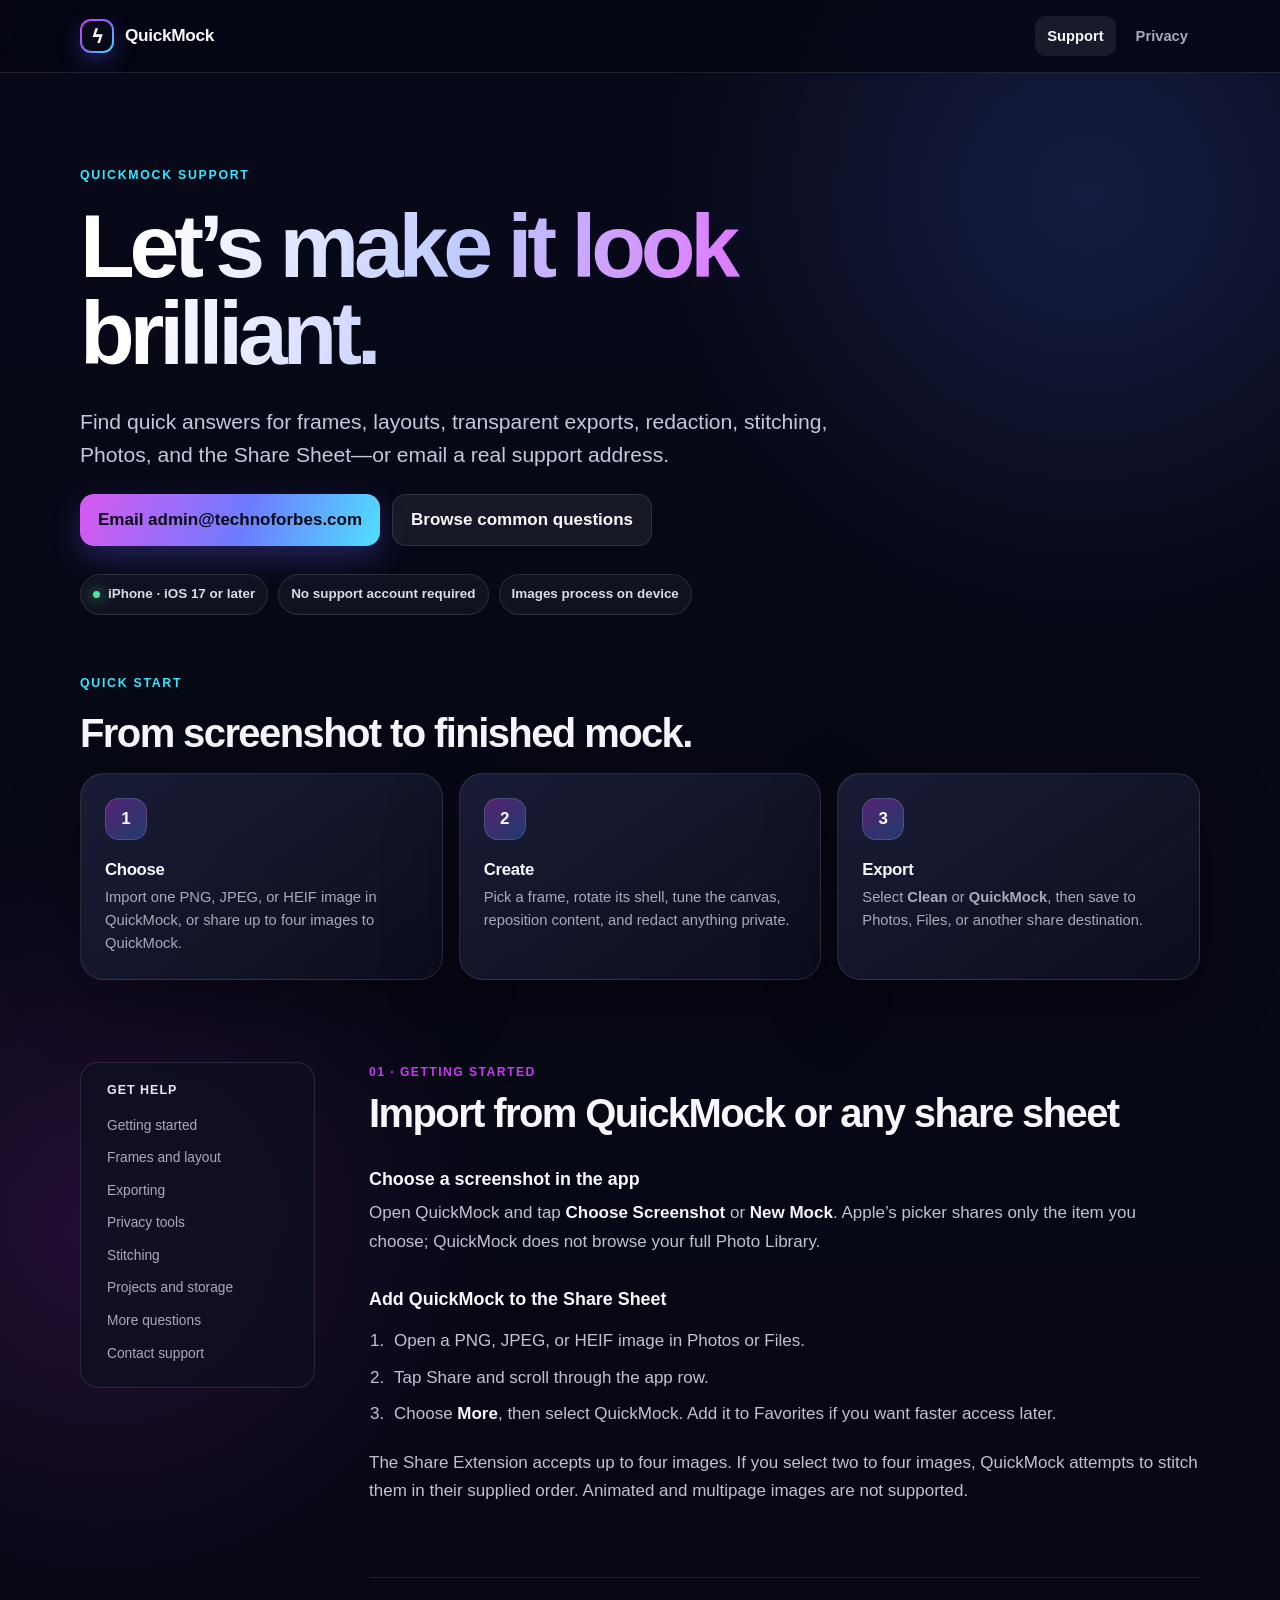
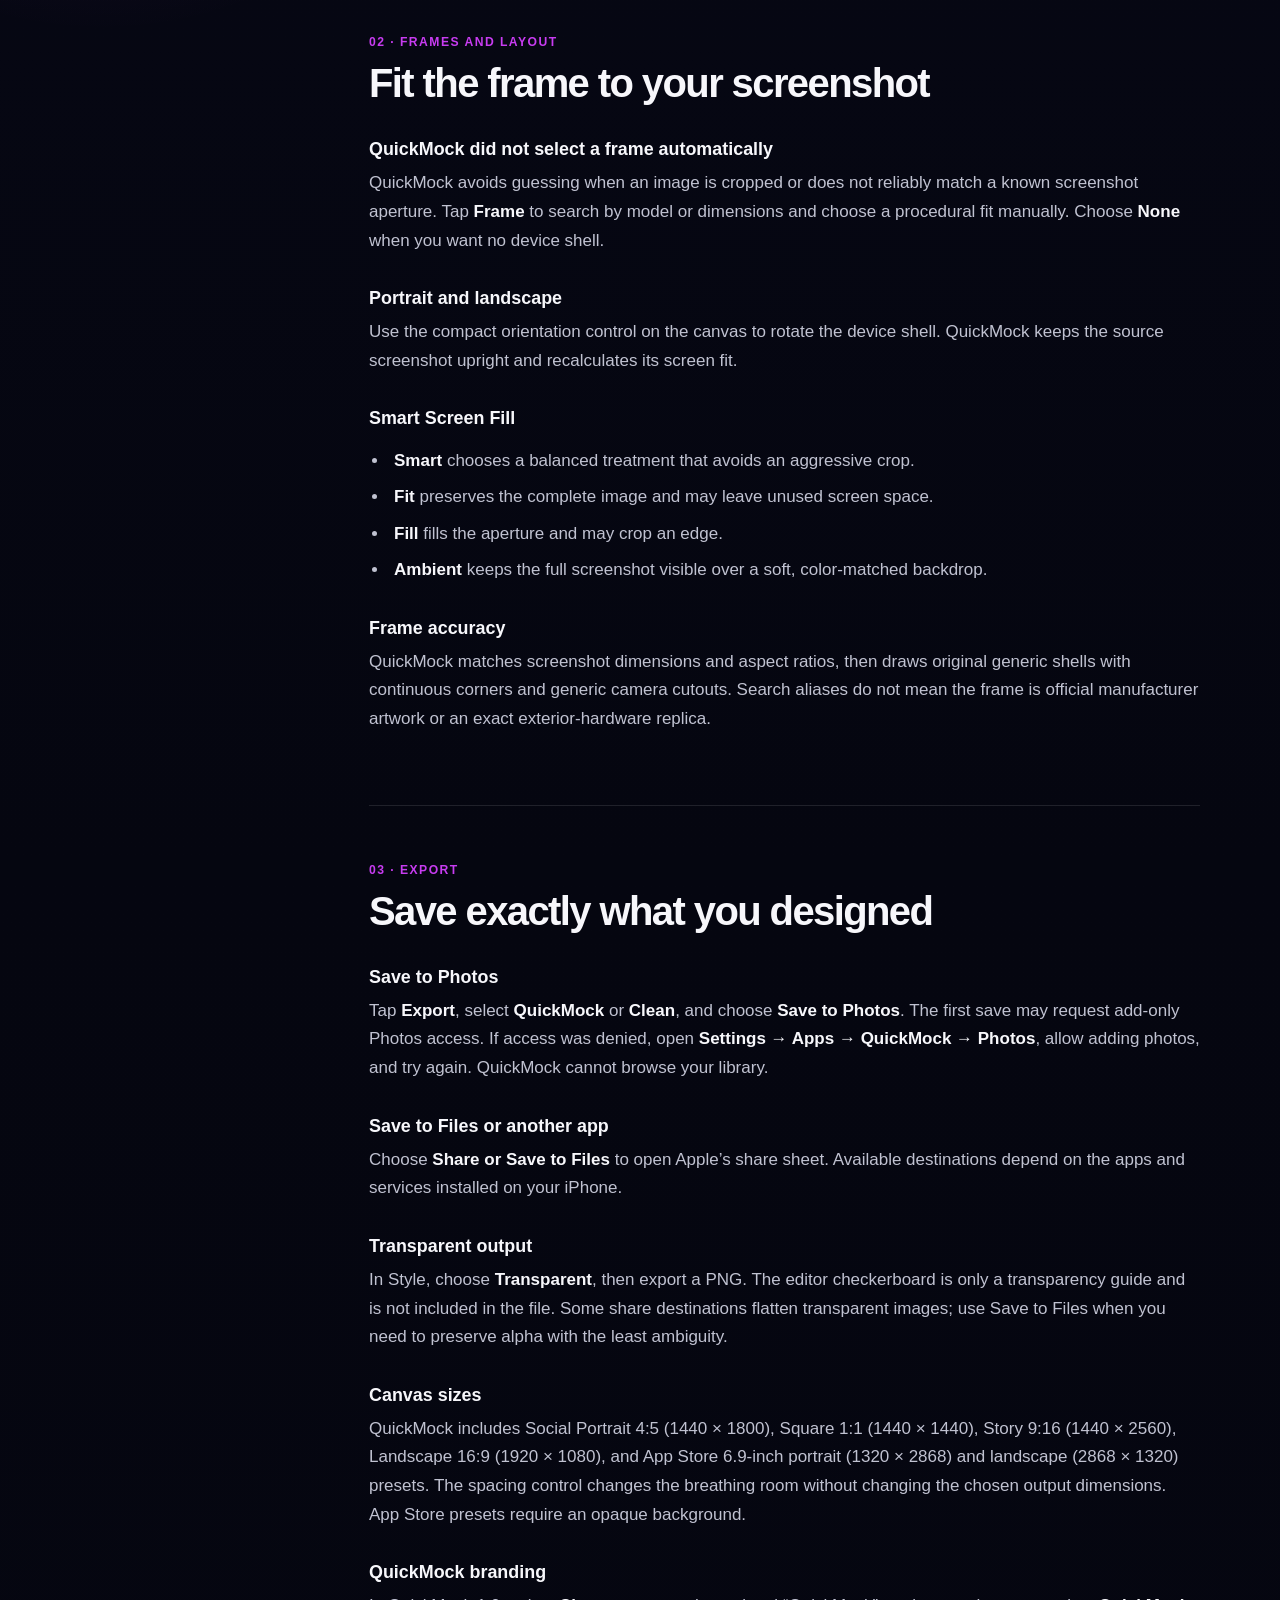
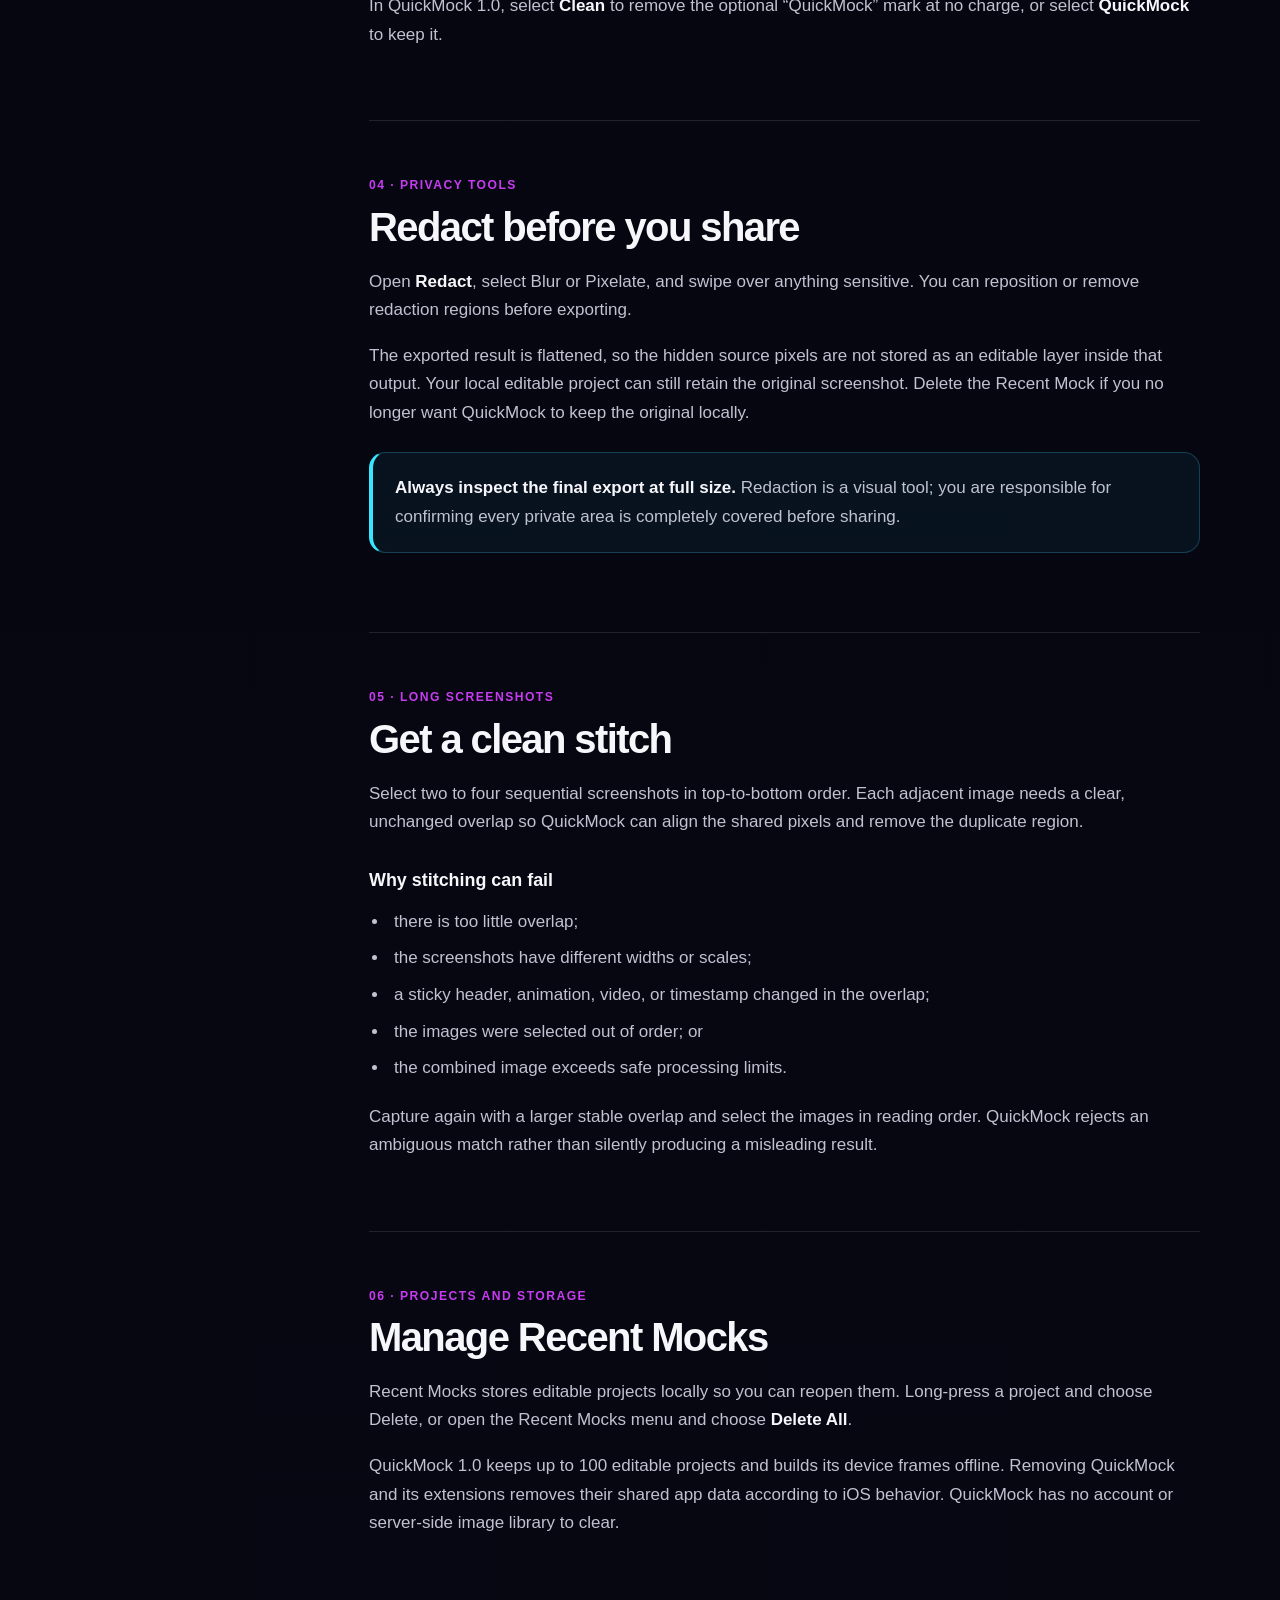
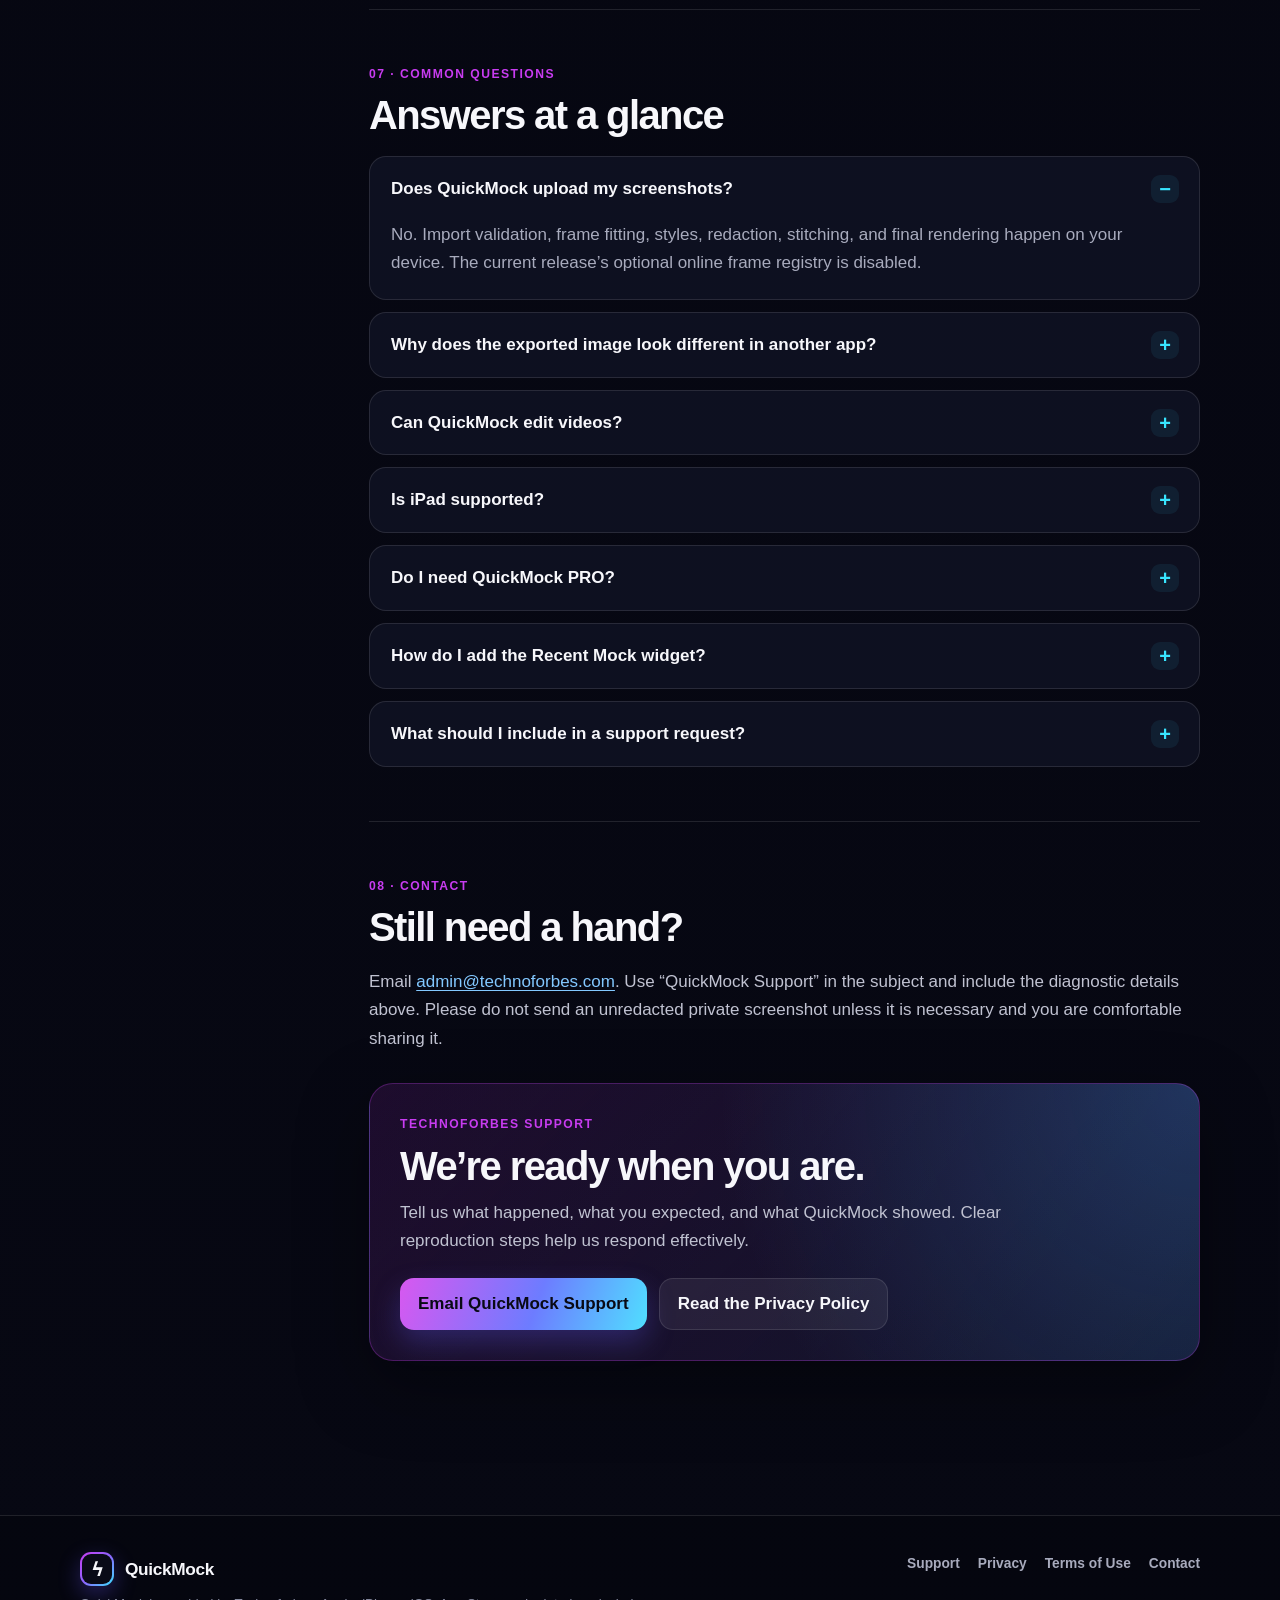
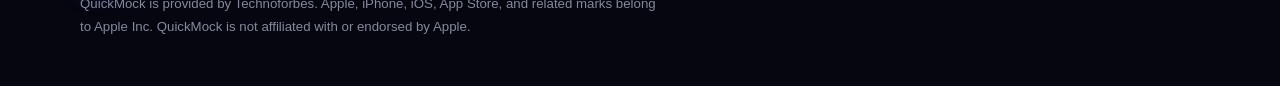
==== index.html @ 55b3e814 "Support" ====
<!doctype html>
<html lang="en">
<head>
  <meta charset="utf-8">
  <meta name="viewport" content="width=device-width, initial-scale=1">
  <meta name="theme-color" content="#050610">
  <meta name="robots" content="index, follow">
  <meta name="description" content="QuickMock Support: help with screenshot frames, transparent backgrounds, redaction, stitching, App Store presets, Photos, and the iOS Share Sheet.">
  <meta property="og:type" content="website">
  <meta property="og:title" content="QuickMock Support">
  <meta property="og:description" content="Get help creating, framing, redacting, stitching, and exporting screenshots with QuickMock.">
  <meta property="og:url" content="https://anupambharti.github.io/QuickMock_Support/">
  <meta name="twitter:card" content="summary">
  <link rel="canonical" href="https://anupambharti.github.io/QuickMock_Support/">
  <link rel="stylesheet" href="quickmock-site.css">
  <title>Support — QuickMock</title>
</head>
<body>
  <a class="skip-link" href="#main-content">Skip to support</a>

  <header class="site-header">
    <div class="shell nav-wrap">
      <a class="brand" href="https://anupambharti.github.io/QuickMock_Support/" aria-label="QuickMock Support home">
        <span class="brand-mark" aria-hidden="true">ϟ</span>
        <span>QuickMock</span>
      </a>
      <nav class="site-nav" aria-label="Legal and support">
        <a href="https://anupambharti.github.io/QuickMock_Support/" aria-current="page">Support</a>
        <a href="https://anupambharti.github.io/QuickMock_PrivacyPolicy/">Privacy</a>
      </nav>
    </div>
  </header>

  <main id="main-content">
    <div class="shell">
      <section class="hero" aria-labelledby="page-title">
        <p class="eyebrow">QuickMock Support</p>
        <h1 id="page-title" class="gradient-text">Let’s make it look brilliant.</h1>
        <p class="lead">Find quick answers for frames, layouts, transparent exports, redaction, stitching, Photos, and the Share Sheet—or email a real support address.</p>
        <div class="button-row">
          <a class="button" href="mailto:admin@technoforbes.com?subject=QuickMock%20Support">Email admin@technoforbes.com</a>
          <a class="button secondary" href="#questions">Browse common questions</a>
        </div>
        <div class="hero-meta" aria-label="Support details">
          <span class="pill"><span class="pill-dot" aria-hidden="true"></span>iPhone · iOS 17 or later</span>
          <span class="pill">No support account required</span>
          <span class="pill">Images process on device</span>
        </div>
      </section>

      <section aria-labelledby="quick-start-title">
        <p class="eyebrow">Quick start</p>
        <h2 id="quick-start-title" class="section-heading">From screenshot to finished mock.</h2>
        <div class="steps">
          <article class="step-card">
            <div class="step-number" aria-hidden="true">1</div>
            <h3>Choose</h3>
            <p>Import one PNG, JPEG, or HEIF image in QuickMock, or share up to four images to QuickMock.</p>
          </article>
          <article class="step-card">
            <div class="step-number" aria-hidden="true">2</div>
            <h3>Create</h3>
            <p>Pick a frame, rotate its shell, tune the canvas, reposition content, and redact anything private.</p>
          </article>
          <article class="step-card">
            <div class="step-number" aria-hidden="true">3</div>
            <h3>Export</h3>
            <p>Select <strong>Clean</strong> or <strong>QuickMock</strong>, then save to Photos, Files, or another share destination.</p>
          </article>
        </div>
      </section>

      <div class="content-layout">
        <aside class="toc" aria-label="Support contents">
          <strong>Get help</strong>
          <a href="#getting-started">Getting started</a>
          <a href="#frames">Frames and layout</a>
          <a href="#exporting">Exporting</a>
          <a href="#privacy-tools">Privacy tools</a>
          <a href="#stitching">Stitching</a>
          <a href="#data">Projects and storage</a>
          <a href="#questions">More questions</a>
          <a href="#contact">Contact support</a>
        </aside>

        <article class="document">
          <section id="getting-started">
            <span class="section-kicker">01 · Getting started</span>
            <h2>Import from QuickMock or any share sheet</h2>
            <h3>Choose a screenshot in the app</h3>
            <p>Open QuickMock and tap <strong>Choose Screenshot</strong> or <strong>New Mock</strong>. Apple’s picker shares only the item you choose; QuickMock does not browse your full Photo Library.</p>
            <h3>Add QuickMock to the Share Sheet</h3>
            <ol>
              <li>Open a PNG, JPEG, or HEIF image in Photos or Files.</li>
              <li>Tap Share and scroll through the app row.</li>
              <li>Choose <strong>More</strong>, then select QuickMock. Add it to Favorites if you want faster access later.</li>
            </ol>
            <p>The Share Extension accepts up to four images. If you select two to four images, QuickMock attempts to stitch them in their supplied order. Animated and multipage images are not supported.</p>
          </section>

          <section id="frames">
            <span class="section-kicker">02 · Frames and layout</span>
            <h2>Fit the frame to your screenshot</h2>
            <h3>QuickMock did not select a frame automatically</h3>
            <p>QuickMock avoids guessing when an image is cropped or does not reliably match a known screenshot aperture. Tap <strong>Frame</strong> to search by model or dimensions and choose a procedural fit manually. Choose <strong>None</strong> when you want no device shell.</p>
            <h3>Portrait and landscape</h3>
            <p>Use the compact orientation control on the canvas to rotate the device shell. QuickMock keeps the source screenshot upright and recalculates its screen fit.</p>
            <h3>Smart Screen Fill</h3>
            <ul>
              <li><strong>Smart</strong> chooses a balanced treatment that avoids an aggressive crop.</li>
              <li><strong>Fit</strong> preserves the complete image and may leave unused screen space.</li>
              <li><strong>Fill</strong> fills the aperture and may crop an edge.</li>
              <li><strong>Ambient</strong> keeps the full screenshot visible over a soft, color-matched backdrop.</li>
            </ul>
            <h3>Frame accuracy</h3>
            <p>QuickMock matches screenshot dimensions and aspect ratios, then draws original generic shells with continuous corners and generic camera cutouts. Search aliases do not mean the frame is official manufacturer artwork or an exact exterior-hardware replica.</p>
          </section>

          <section id="exporting">
            <span class="section-kicker">03 · Export</span>
            <h2>Save exactly what you designed</h2>
            <h3>Save to Photos</h3>
            <p>Tap <strong>Export</strong>, select <strong>QuickMock</strong> or <strong>Clean</strong>, and choose <strong>Save to Photos</strong>. The first save may request add-only Photos access. If access was denied, open <strong>Settings → Apps → QuickMock → Photos</strong>, allow adding photos, and try again. QuickMock cannot browse your library.</p>
            <h3>Save to Files or another app</h3>
            <p>Choose <strong>Share or Save to Files</strong> to open Apple’s share sheet. Available destinations depend on the apps and services installed on your iPhone.</p>
            <h3>Transparent output</h3>
            <p>In Style, choose <strong>Transparent</strong>, then export a PNG. The editor checkerboard is only a transparency guide and is not included in the file. Some share destinations flatten transparent images; use Save to Files when you need to preserve alpha with the least ambiguity.</p>
            <h3>Canvas sizes</h3>
            <p>QuickMock includes Social Portrait 4:5 (1440 × 1800), Square 1:1 (1440 × 1440), Story 9:16 (1440 × 2560), Landscape 16:9 (1920 × 1080), and App Store 6.9-inch portrait (1320 × 2868) and landscape (2868 × 1320) presets. The spacing control changes the breathing room without changing the chosen output dimensions. App Store presets require an opaque background.</p>
            <h3>QuickMock branding</h3>
            <p>In QuickMock 1.0, select <strong>Clean</strong> to remove the optional “QuickMock” mark at no charge, or select <strong>QuickMock</strong> to keep it.</p>
          </section>

          <section id="privacy-tools">
            <span class="section-kicker">04 · Privacy tools</span>
            <h2>Redact before you share</h2>
            <p>Open <strong>Redact</strong>, select Blur or Pixelate, and swipe over anything sensitive. You can reposition or remove redaction regions before exporting.</p>
            <p>The exported result is flattened, so the hidden source pixels are not stored as an editable layer inside that output. Your local editable project can still retain the original screenshot. Delete the Recent Mock if you no longer want QuickMock to keep the original locally.</p>
            <div class="callout">
              <p><strong>Always inspect the final export at full size.</strong> Redaction is a visual tool; you are responsible for confirming every private area is completely covered before sharing.</p>
            </div>
          </section>

          <section id="stitching">
            <span class="section-kicker">05 · Long screenshots</span>
            <h2>Get a clean stitch</h2>
            <p>Select two to four sequential screenshots in top-to-bottom order. Each adjacent image needs a clear, unchanged overlap so QuickMock can align the shared pixels and remove the duplicate region.</p>
            <h3>Why stitching can fail</h3>
            <ul>
              <li>there is too little overlap;</li>
              <li>the screenshots have different widths or scales;</li>
              <li>a sticky header, animation, video, or timestamp changed in the overlap;</li>
              <li>the images were selected out of order; or</li>
              <li>the combined image exceeds safe processing limits.</li>
            </ul>
            <p>Capture again with a larger stable overlap and select the images in reading order. QuickMock rejects an ambiguous match rather than silently producing a misleading result.</p>
          </section>

          <section id="data">
            <span class="section-kicker">06 · Projects and storage</span>
            <h2>Manage Recent Mocks</h2>
            <p>Recent Mocks stores editable projects locally so you can reopen them. Long-press a project and choose Delete, or open the Recent Mocks menu and choose <strong>Delete All</strong>.</p>
            <p>QuickMock 1.0 keeps up to 100 editable projects and builds its device frames offline. Removing QuickMock and its extensions removes their shared app data according to iOS behavior. QuickMock has no account or server-side image library to clear.</p>
          </section>

          <section id="questions">
            <span class="section-kicker">07 · Common questions</span>
            <h2>Answers at a glance</h2>
            <div class="faq-list">
              <details open>
                <summary>Does QuickMock upload my screenshots?</summary>
                <div class="answer"><p>No. Import validation, frame fitting, styles, redaction, stitching, and final rendering happen on your device. The current release’s optional online frame registry is disabled.</p></div>
              </details>
              <details>
                <summary>Why does the exported image look different in another app?</summary>
                <div class="answer"><p>Some destinations compress images, change color presentation, resize them, or flatten transparency. Compare the file saved to Photos or Files with the destination’s copy, and use Files when preserving an exact PNG is important.</p></div>
              </details>
              <details>
                <summary>Can QuickMock edit videos?</summary>
                <div class="answer"><p>No. This release supports still PNG, JPEG, and HEIF image workflows. Video, animated, and multipage export are not currently supported.</p></div>
              </details>
              <details>
                <summary>Is iPad supported?</summary>
                <div class="answer"><p>The current app is optimized and distributed for iPhone. Tablet and Watch options in the frame picker are mockup-frame categories, not a statement that the QuickMock app itself runs on those devices.</p></div>
              </details>
              <details>
                <summary>Do I need QuickMock PRO?</summary>
                <div class="answer"><p>No. In QuickMock 1.0, all tools, backgrounds, stitching, shadow controls, clean exports, and optional-brand removal are included free. A later update may introduce a different access model; the app and public pages will be updated before that happens.</p></div>
              </details>
              <details>
                <summary>How do I add the Recent Mock widget?</summary>
                <div class="answer"><p>Long-press an empty area of your Home Screen, tap the add button, search for QuickMock, and add the Recent Mock widget. It shows only the latest flattened preview and opens that mock in the editor.</p></div>
              </details>
              <details>
                <summary>What should I include in a support request?</summary>
                <div class="answer">
                  <p>Please include your iPhone model, iOS version, QuickMock version and build, whether you started in the app or Share Sheet, the steps you took, and the exact message shown. If an image is necessary, crop or redact private information first.</p>
                </div>
              </details>
            </div>
          </section>

          <section id="contact">
            <span class="section-kicker">08 · Contact</span>
            <h2>Still need a hand?</h2>
            <p>Email <a href="mailto:admin@technoforbes.com?subject=QuickMock%20Support">admin@technoforbes.com</a>. Use “QuickMock Support” in the subject and include the diagnostic details above. Please do not send an unredacted private screenshot unless it is necessary and you are comfortable sharing it.</p>
            <div class="contact-panel">
              <span class="section-kicker">Technoforbes support</span>
              <h2>We’re ready when you are.</h2>
              <p>Tell us what happened, what you expected, and what QuickMock showed. Clear reproduction steps help us respond effectively.</p>
              <div class="button-row">
                <a class="button" href="mailto:admin@technoforbes.com?subject=QuickMock%20Support">Email QuickMock Support</a>
                <a class="button secondary" href="https://anupambharti.github.io/QuickMock_PrivacyPolicy/">Read the Privacy Policy</a>
              </div>
            </div>
          </section>
        </article>
      </div>
    </div>
  </main>

  <footer class="site-footer">
    <div class="shell footer-wrap">
      <div>
        <a class="brand" href="https://anupambharti.github.io/QuickMock_Support/"><span class="brand-mark" aria-hidden="true">ϟ</span><span>QuickMock</span></a>
        <p class="footer-copy">QuickMock is provided by Technoforbes. Apple, iPhone, iOS, App Store, and related marks belong to Apple Inc. QuickMock is not affiliated with or endorsed by Apple.</p>
      </div>
      <nav class="footer-links" aria-label="Footer">
        <a href="https://anupambharti.github.io/QuickMock_Support/">Support</a>
        <a href="https://anupambharti.github.io/QuickMock_PrivacyPolicy/">Privacy</a>
        <a href="https://www.apple.com/legal/internet-services/itunes/dev/stdeula/" rel="noopener noreferrer">Terms of Use</a>
        <a href="mailto:admin@technoforbes.com">Contact</a>
      </nav>
    </div>
  </footer>
</body>
</html>
---- quickmock-site.css ----
:root {
  color-scheme: dark;
  --page: #050610;
  --page-soft: #0a0c1b;
  --surface: rgba(18, 20, 39, 0.82);
  --surface-solid: #121427;
  --surface-raised: #191c34;
  --text: #f7f7fb;
  --muted: #a8abbd;
  --line: rgba(255, 255, 255, 0.11);
  --purple: #c83cf1;
  --blue: #479cff;
  --cyan: #38e5ff;
  --green: #4ee6a8;
  --shadow: 0 24px 70px rgba(0, 0, 0, 0.36);
  --radius: 24px;
  --content: 1120px;
}

* {
  box-sizing: border-box;
}

html {
  scroll-behavior: smooth;
  background: var(--page);
}

body {
  min-width: 320px;
  margin: 0;
  color: var(--text);
  background:
    radial-gradient(circle at 85% 3%, rgba(77, 116, 255, 0.18), transparent 27rem),
    radial-gradient(circle at 8% 19%, rgba(199, 54, 240, 0.14), transparent 25rem),
    linear-gradient(180deg, #080918 0%, var(--page) 38%, #070813 100%);
  font-family: -apple-system, BlinkMacSystemFont, "SF Pro Display", "Segoe UI", sans-serif;
  font-size: 17px;
  line-height: 1.68;
  -webkit-font-smoothing: antialiased;
  text-rendering: optimizeLegibility;
}

a {
  color: #83c8ff;
  text-decoration-thickness: 1px;
  text-underline-offset: 0.2em;
}

a:hover {
  color: var(--cyan);
}

a:focus-visible,
button:focus-visible,
summary:focus-visible {
  outline: 3px solid var(--cyan);
  outline-offset: 4px;
  border-radius: 6px;
}

.skip-link {
  position: fixed;
  z-index: 1000;
  top: 12px;
  left: 12px;
  padding: 10px 16px;
  color: #050610;
  background: var(--cyan);
  border-radius: 10px;
  font-weight: 800;
  transform: translateY(-160%);
}

.skip-link:focus {
  transform: translateY(0);
}

.shell {
  width: min(calc(100% - 40px), var(--content));
  margin-inline: auto;
}

.site-header {
  position: sticky;
  z-index: 50;
  top: 0;
  border-bottom: 1px solid var(--line);
  background: rgba(5, 6, 16, 0.78);
  -webkit-backdrop-filter: blur(22px) saturate(140%);
  backdrop-filter: blur(22px) saturate(140%);
}

.nav-wrap {
  min-height: 72px;
  display: flex;
  align-items: center;
  justify-content: space-between;
  gap: 24px;
}

.brand {
  display: inline-flex;
  align-items: center;
  gap: 11px;
  color: var(--text);
  font-size: 1.08rem;
  font-weight: 850;
  letter-spacing: -0.02em;
  text-decoration: none;
}

.brand-mark {
  width: 34px;
  height: 34px;
  display: grid;
  place-items: center;
  border: 2px solid transparent;
  border-radius: 11px;
  background:
    linear-gradient(#090a17, #090a17) padding-box,
    linear-gradient(135deg, var(--purple), #8b68ff 52%, var(--cyan)) border-box;
  box-shadow: 0 8px 22px rgba(102, 83, 255, 0.32);
  font-size: 19px;
}

.site-nav {
  display: flex;
  align-items: center;
  gap: 8px;
}

.site-nav a {
  padding: 8px 12px;
  color: var(--muted);
  border-radius: 10px;
  font-size: 0.92rem;
  font-weight: 700;
  text-decoration: none;
}

.site-nav a:hover,
.site-nav a[aria-current="page"] {
  color: var(--text);
  background: rgba(255, 255, 255, 0.075);
}

.hero {
  padding: 92px 0 58px;
}

.eyebrow {
  margin: 0 0 17px;
  color: var(--cyan);
  font-size: 0.77rem;
  font-weight: 850;
  letter-spacing: 0.14em;
  text-transform: uppercase;
}

h1,
h2,
h3,
p {
  overflow-wrap: break-word;
}

h1 {
  max-width: 920px;
  margin: 0;
  font-size: clamp(2.7rem, 7vw, 5.8rem);
  line-height: 0.98;
  letter-spacing: -0.058em;
}

.gradient-text {
  color: transparent;
  background: linear-gradient(100deg, #ffffff 8%, #bdc9ff 42%, #dd7eff 69%, #56dcff 98%);
  -webkit-background-clip: text;
  background-clip: text;
}

.lead {
  max-width: 760px;
  margin: 28px 0 0;
  color: #c6c8d8;
  font-size: clamp(1.08rem, 2vw, 1.32rem);
  line-height: 1.55;
}

.hero-meta {
  margin-top: 28px;
  display: flex;
  flex-wrap: wrap;
  gap: 10px;
}

.pill {
  display: inline-flex;
  align-items: center;
  gap: 8px;
  padding: 8px 12px;
  color: #d9dbea;
  border: 1px solid var(--line);
  border-radius: 999px;
  background: rgba(255, 255, 255, 0.045);
  font-size: 0.84rem;
  font-weight: 700;
}

.pill-dot {
  width: 7px;
  height: 7px;
  border-radius: 50%;
  background: var(--green);
  box-shadow: 0 0 13px var(--green);
}

.summary-grid,
.steps {
  display: grid;
  grid-template-columns: repeat(3, 1fr);
  gap: 16px;
}

.summary-card,
.step-card {
  min-height: 168px;
  padding: 24px;
  border: 1px solid var(--line);
  border-radius: var(--radius);
  background: linear-gradient(145deg, rgba(28, 31, 58, 0.9), rgba(13, 15, 31, 0.84));
  box-shadow: var(--shadow);
}

.card-icon,
.step-number {
  width: 42px;
  height: 42px;
  display: grid;
  place-items: center;
  margin-bottom: 19px;
  color: var(--text);
  border: 1px solid rgba(255, 255, 255, 0.14);
  border-radius: 14px;
  background: linear-gradient(140deg, rgba(204, 51, 239, 0.34), rgba(57, 144, 255, 0.29));
  font-weight: 900;
}

.summary-card h2,
.step-card h3 {
  margin: 0 0 5px;
  font-size: 1.05rem;
  line-height: 1.3;
  letter-spacing: -0.02em;
}

.summary-card p,
.step-card p {
  margin: 0;
  color: var(--muted);
  font-size: 0.92rem;
  line-height: 1.55;
}

.content-layout {
  display: grid;
  grid-template-columns: 235px minmax(0, 1fr);
  gap: 54px;
  padding: 82px 0 100px;
}

.toc {
  position: sticky;
  top: 104px;
  align-self: start;
  padding: 17px;
  border: 1px solid var(--line);
  border-radius: 18px;
  background: rgba(14, 16, 32, 0.72);
}

.toc strong {
  display: block;
  margin: 0 0 9px 9px;
  color: #e8e9f2;
  font-size: 0.78rem;
  letter-spacing: 0.08em;
  text-transform: uppercase;
}

.toc a {
  display: block;
  padding: 7px 9px;
  color: var(--muted);
  border-radius: 8px;
  font-size: 0.86rem;
  line-height: 1.35;
  text-decoration: none;
}

.toc a:hover {
  color: var(--text);
  background: rgba(255, 255, 255, 0.06);
}

.document {
  min-width: 0;
}

.document section {
  scroll-margin-top: 105px;
  padding: 0 0 54px;
}

.document section + section {
  padding-top: 54px;
  border-top: 1px solid var(--line);
}

.section-kicker {
  display: block;
  margin-bottom: 9px;
  color: var(--purple);
  font-size: 0.76rem;
  font-weight: 850;
  letter-spacing: 0.12em;
  text-transform: uppercase;
}

.document h2,
.section-heading {
  margin: 0 0 18px;
  font-size: clamp(1.75rem, 4vw, 2.5rem);
  line-height: 1.12;
  letter-spacing: -0.04em;
}

.document h3 {
  margin: 31px 0 8px;
  font-size: 1.12rem;
  line-height: 1.35;
}

.document p,
.document li {
  color: #c0c2d1;
}

.document p {
  margin: 0 0 17px;
}

.document ul,
.document ol {
  margin: 16px 0 20px;
  padding-left: 1.25rem;
}

.document li {
  margin: 8px 0;
  padding-left: 5px;
}

.document strong {
  color: var(--text);
}

.callout {
  margin: 25px 0;
  padding: 21px 22px;
  border: 1px solid rgba(67, 220, 255, 0.23);
  border-left: 4px solid var(--cyan);
  border-radius: 16px;
  background: rgba(39, 159, 202, 0.08);
}

.callout p:last-child {
  margin-bottom: 0;
}

.contact-panel {
  margin-top: 30px;
  padding: 30px;
  border: 1px solid rgba(202, 65, 242, 0.27);
  border-radius: var(--radius);
  background:
    radial-gradient(circle at 100% 0, rgba(69, 162, 255, 0.24), transparent 55%),
    linear-gradient(135deg, rgba(196, 50, 238, 0.12), rgba(20, 23, 46, 0.9));
  box-shadow: var(--shadow);
}

.contact-panel h2 {
  margin-bottom: 10px;
}

.contact-panel p {
  max-width: 680px;
}

.button-row {
  display: flex;
  flex-wrap: wrap;
  gap: 12px;
  margin-top: 22px;
}

.button {
  display: inline-flex;
  align-items: center;
  justify-content: center;
  min-height: 48px;
  padding: 11px 18px;
  color: #090a15;
  border-radius: 14px;
  background: linear-gradient(110deg, #d858f0, #6d7cff 55%, #50dfff);
  box-shadow: 0 12px 28px rgba(102, 94, 255, 0.28);
  font-weight: 850;
  text-decoration: none;
}

.button:hover {
  color: #00020a;
  filter: brightness(1.08);
}

.button.secondary {
  color: var(--text);
  border: 1px solid var(--line);
  background: rgba(255, 255, 255, 0.065);
  box-shadow: none;
}

.faq-list {
  display: grid;
  gap: 12px;
}

details {
  border: 1px solid var(--line);
  border-radius: 17px;
  background: rgba(18, 20, 39, 0.7);
  overflow: clip;
}

summary {
  position: relative;
  padding: 20px 54px 20px 21px;
  cursor: pointer;
  color: var(--text);
  font-weight: 780;
  line-height: 1.4;
  list-style: none;
}

summary::-webkit-details-marker {
  display: none;
}

summary::after {
  position: absolute;
  top: 18px;
  right: 20px;
  width: 28px;
  height: 28px;
  display: grid;
  place-items: center;
  content: "+";
  color: var(--cyan);
  border-radius: 9px;
  background: rgba(68, 221, 255, 0.08);
  font-size: 1.25rem;
  line-height: 1;
}

details[open] summary::after {
  content: "−";
}

.answer {
  padding: 0 21px 21px;
}

.answer p,
.answer li {
  color: var(--muted);
}

.answer p:last-child,
.answer ul:last-child,
.answer ol:last-child {
  margin-bottom: 0;
}

.site-footer {
  padding: 36px 0 48px;
  border-top: 1px solid var(--line);
  background: rgba(4, 5, 12, 0.55);
}

.footer-wrap {
  display: flex;
  justify-content: space-between;
  align-items: flex-start;
  gap: 30px;
}

.footer-copy {
  max-width: 580px;
  margin: 7px 0 0;
  color: #85899d;
  font-size: 0.83rem;
}

.footer-links {
  display: flex;
  flex-wrap: wrap;
  justify-content: flex-end;
  gap: 8px 18px;
}

.footer-links a {
  color: var(--muted);
  font-size: 0.86rem;
  font-weight: 700;
  text-decoration: none;
}

@media (max-width: 840px) {
  .hero {
    padding-top: 70px;
  }

  .summary-grid,
  .steps {
    grid-template-columns: 1fr;
  }

  .summary-card,
  .step-card {
    min-height: 0;
  }

  .content-layout {
    grid-template-columns: 1fr;
    gap: 34px;
    padding-top: 58px;
  }

  .toc {
    position: static;
    display: grid;
    grid-template-columns: repeat(2, 1fr);
  }

  .toc strong {
    grid-column: 1 / -1;
  }
}

@media (max-width: 570px) {
  body {
    font-size: 16px;
  }

  .shell {
    width: min(calc(100% - 28px), var(--content));
  }

  .nav-wrap {
    min-height: 66px;
  }

  .site-nav {
    gap: 2px;
  }

  .site-nav a {
    padding: 7px 8px;
    font-size: 0.82rem;
  }

  .brand {
    font-size: 1rem;
  }

  .brand-mark {
    width: 31px;
    height: 31px;
  }

  .hero {
    padding: 55px 0 45px;
  }

  h1 {
    font-size: clamp(2.55rem, 15vw, 4.2rem);
  }

  .summary-card,
  .step-card,
  .contact-panel {
    padding: 21px;
    border-radius: 19px;
  }

  .toc {
    grid-template-columns: 1fr;
  }

  .document section {
    padding-bottom: 42px;
  }

  .document section + section {
    padding-top: 42px;
  }

  .button-row,
  .button {
    width: 100%;
  }

  .footer-wrap {
    display: block;
  }

  .footer-links {
    justify-content: flex-start;
    margin-top: 20px;
  }
}

@media (prefers-reduced-motion: reduce) {
  html {
    scroll-behavior: auto;
  }
}

@media print {
  :root {
    color-scheme: light;
  }

  body {
    color: #17171d;
    background: #fff;
    font-size: 11pt;
  }

  .site-header,
  .toc,
  .summary-grid,
  .site-footer,
  .button-row {
    display: none;
  }

  .hero {
    padding: 20px 0 28px;
  }

  h1,
  .gradient-text,
  .document h2,
  .document h3,
  .document strong {
    color: #111;
  }

  .lead,
  .document p,
  .document li,
  .answer p,
  .answer li {
    color: #333;
  }

  .content-layout {
    display: block;
    padding: 0;
  }

  .document section,
  .document section + section {
    padding: 22px 0;
    border-color: #ccc;
  }

  details {
    border-color: #ccc;
    background: #fff;
    break-inside: avoid;
  }

  details > .answer {
    display: block;
  }
}
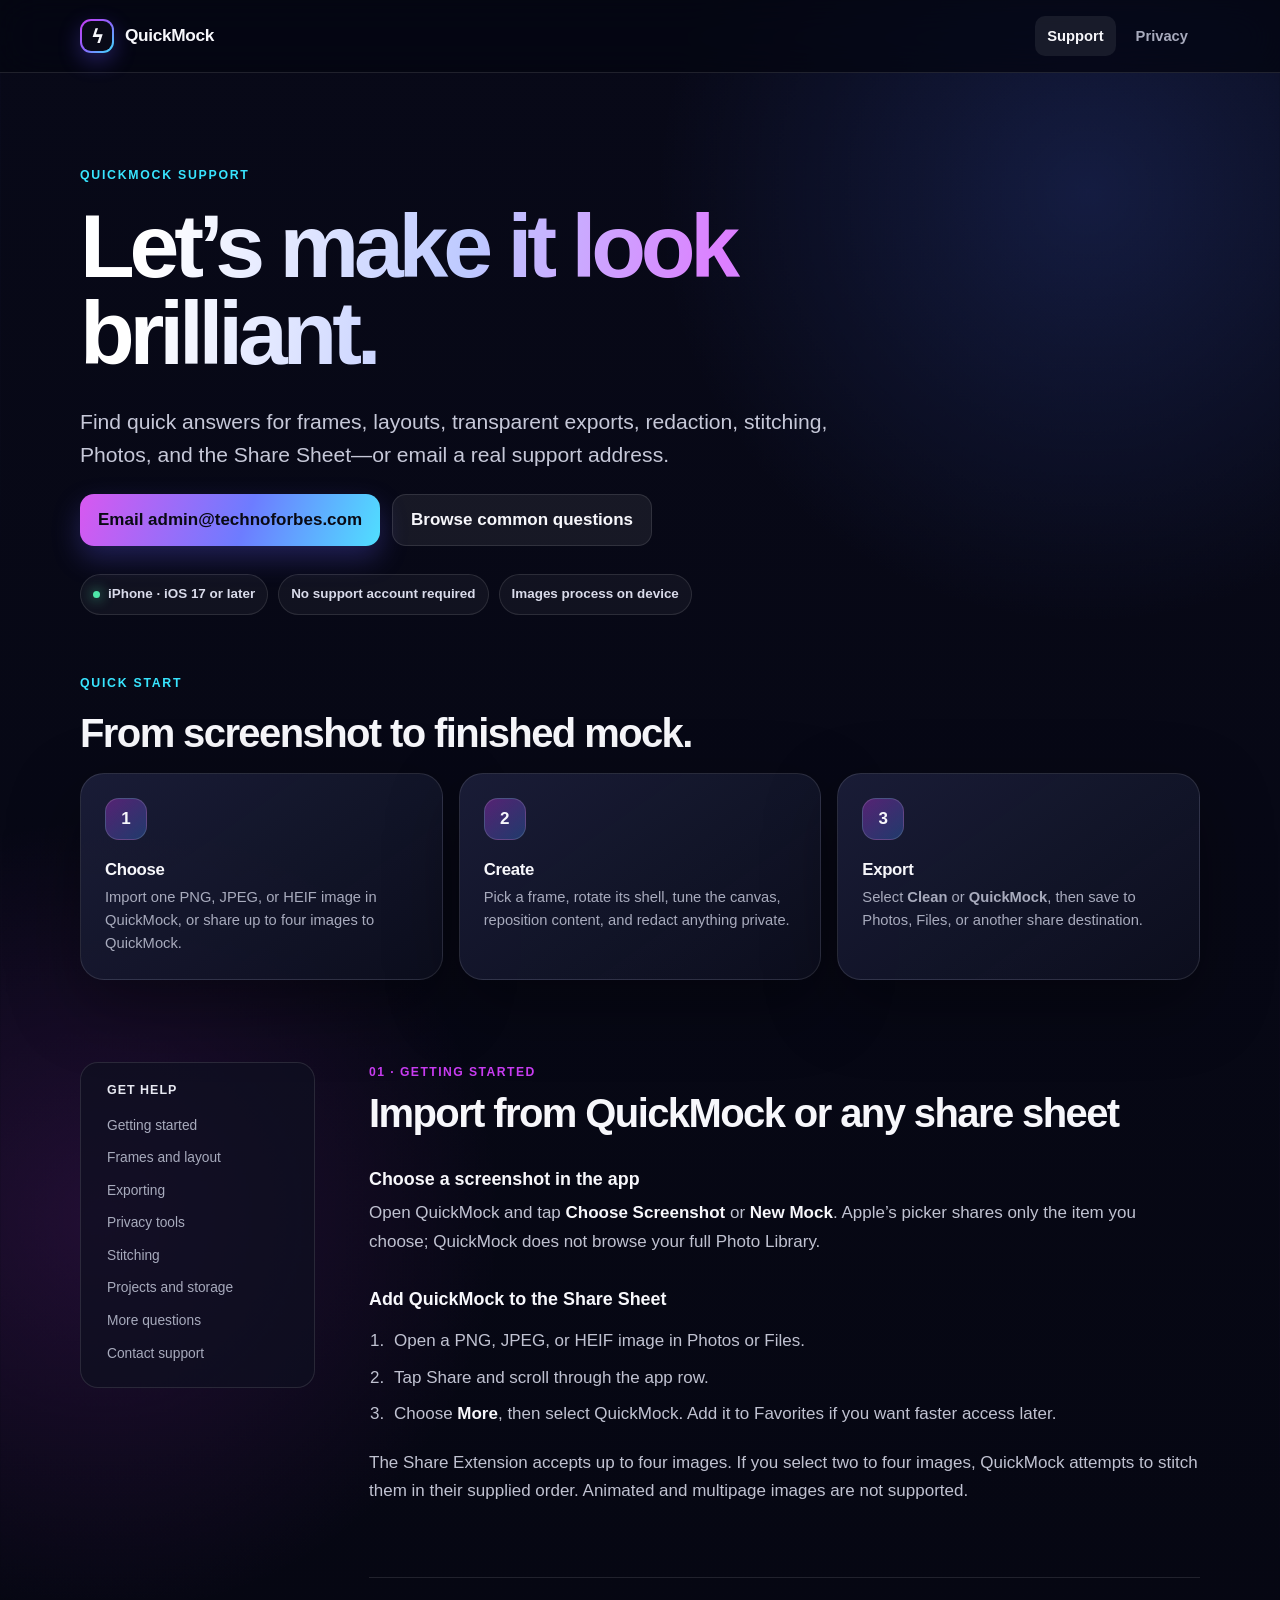
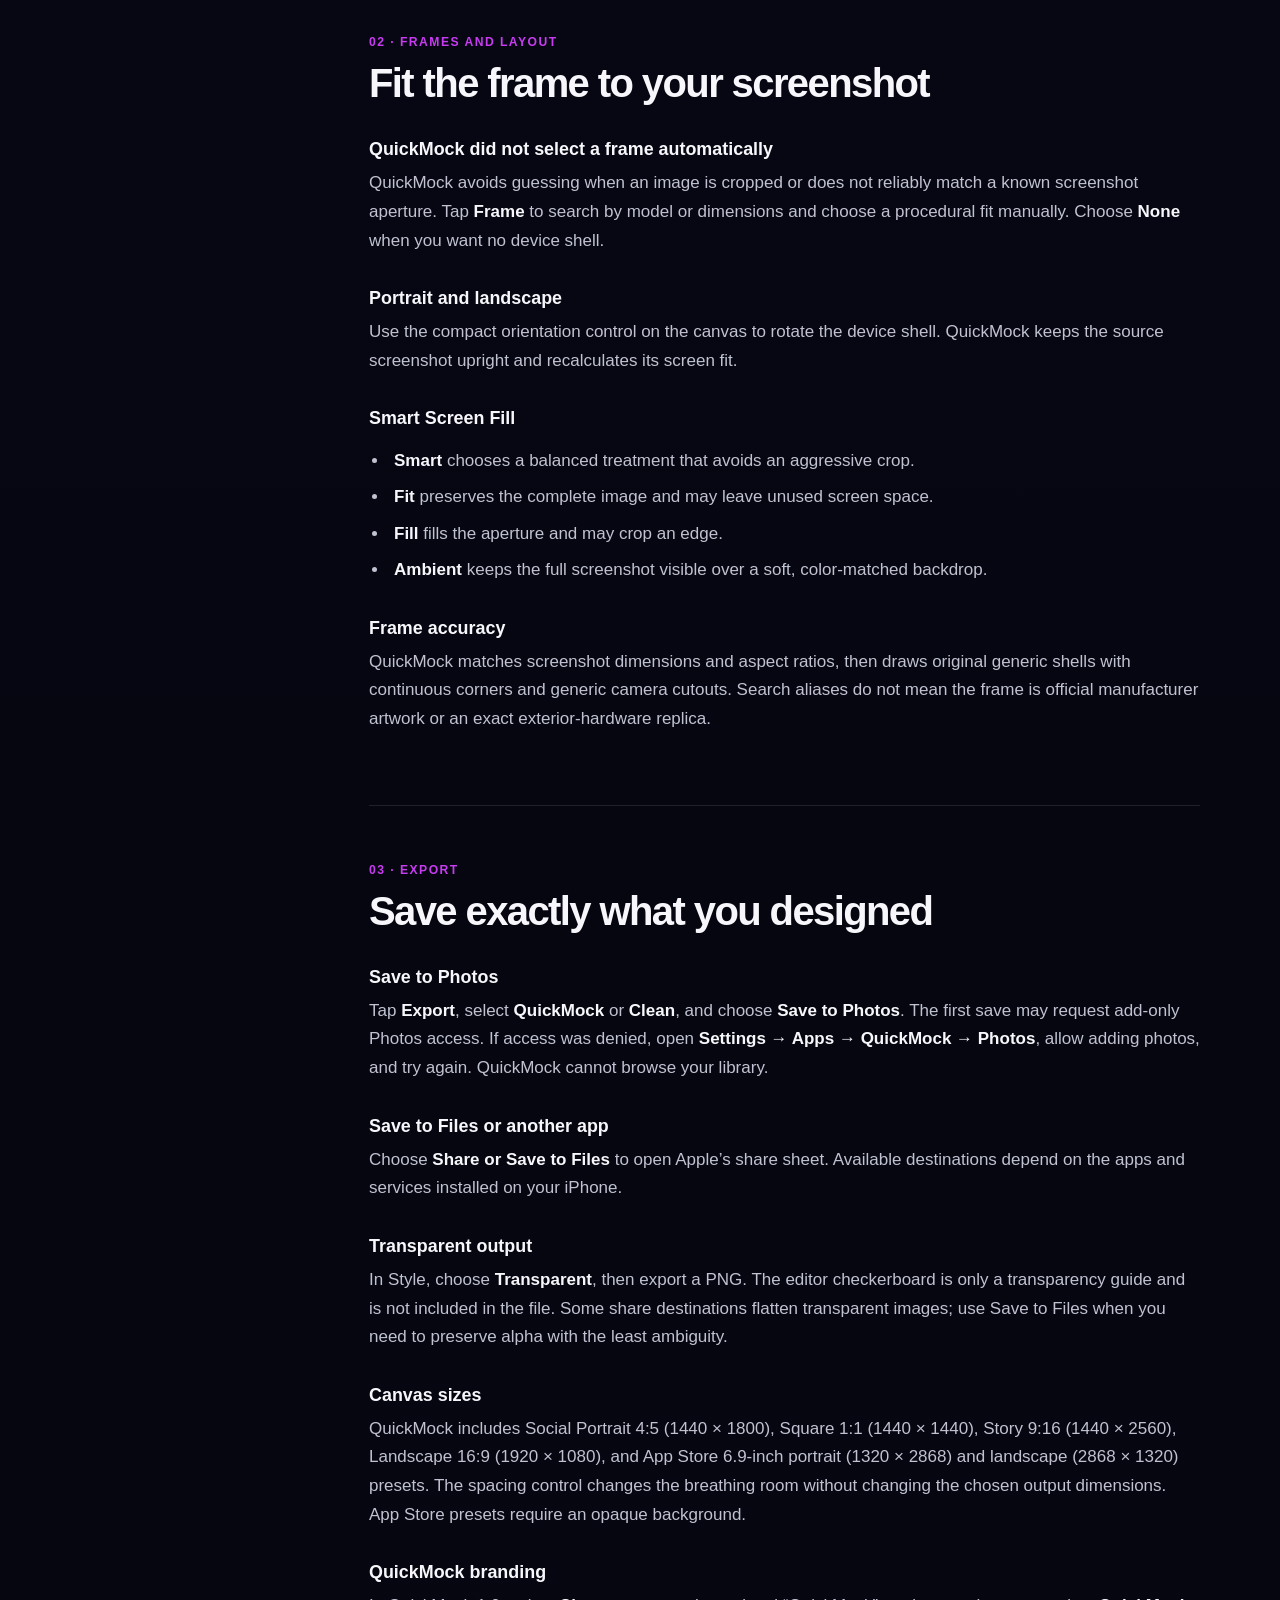
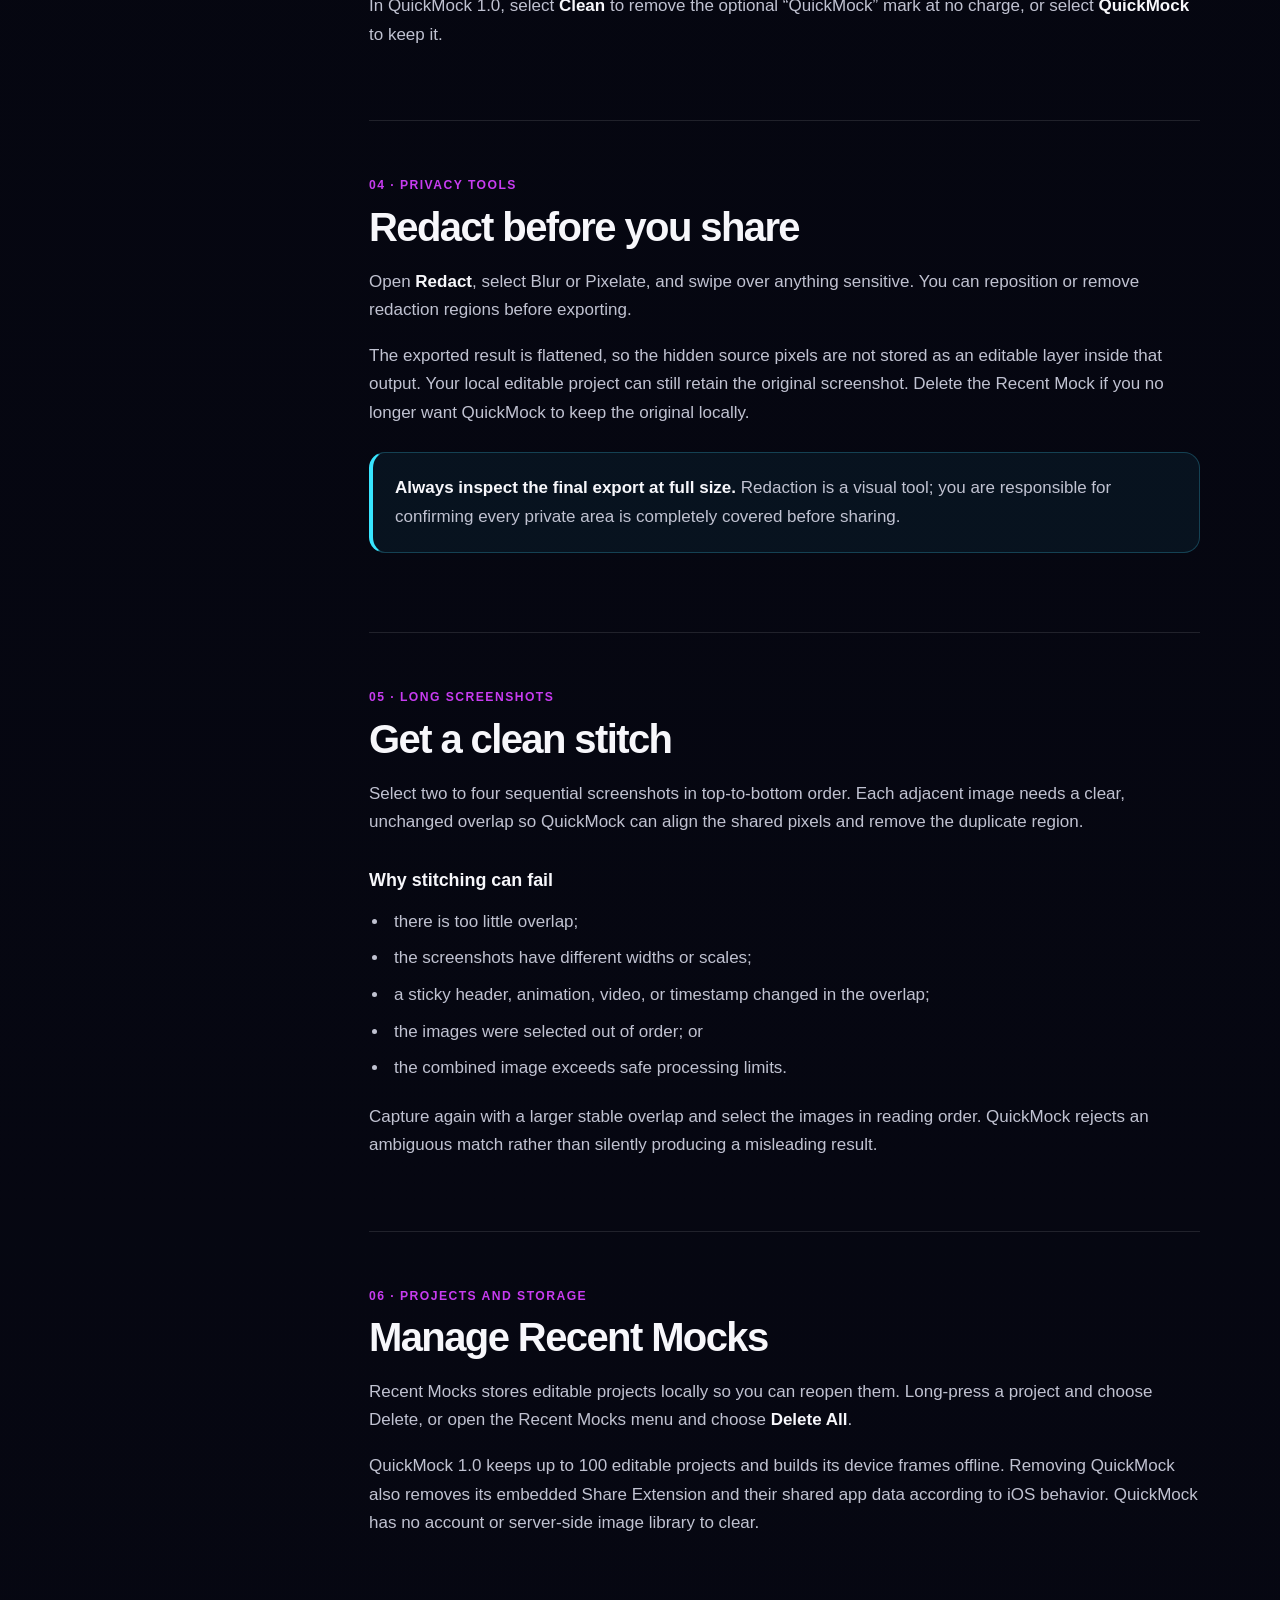
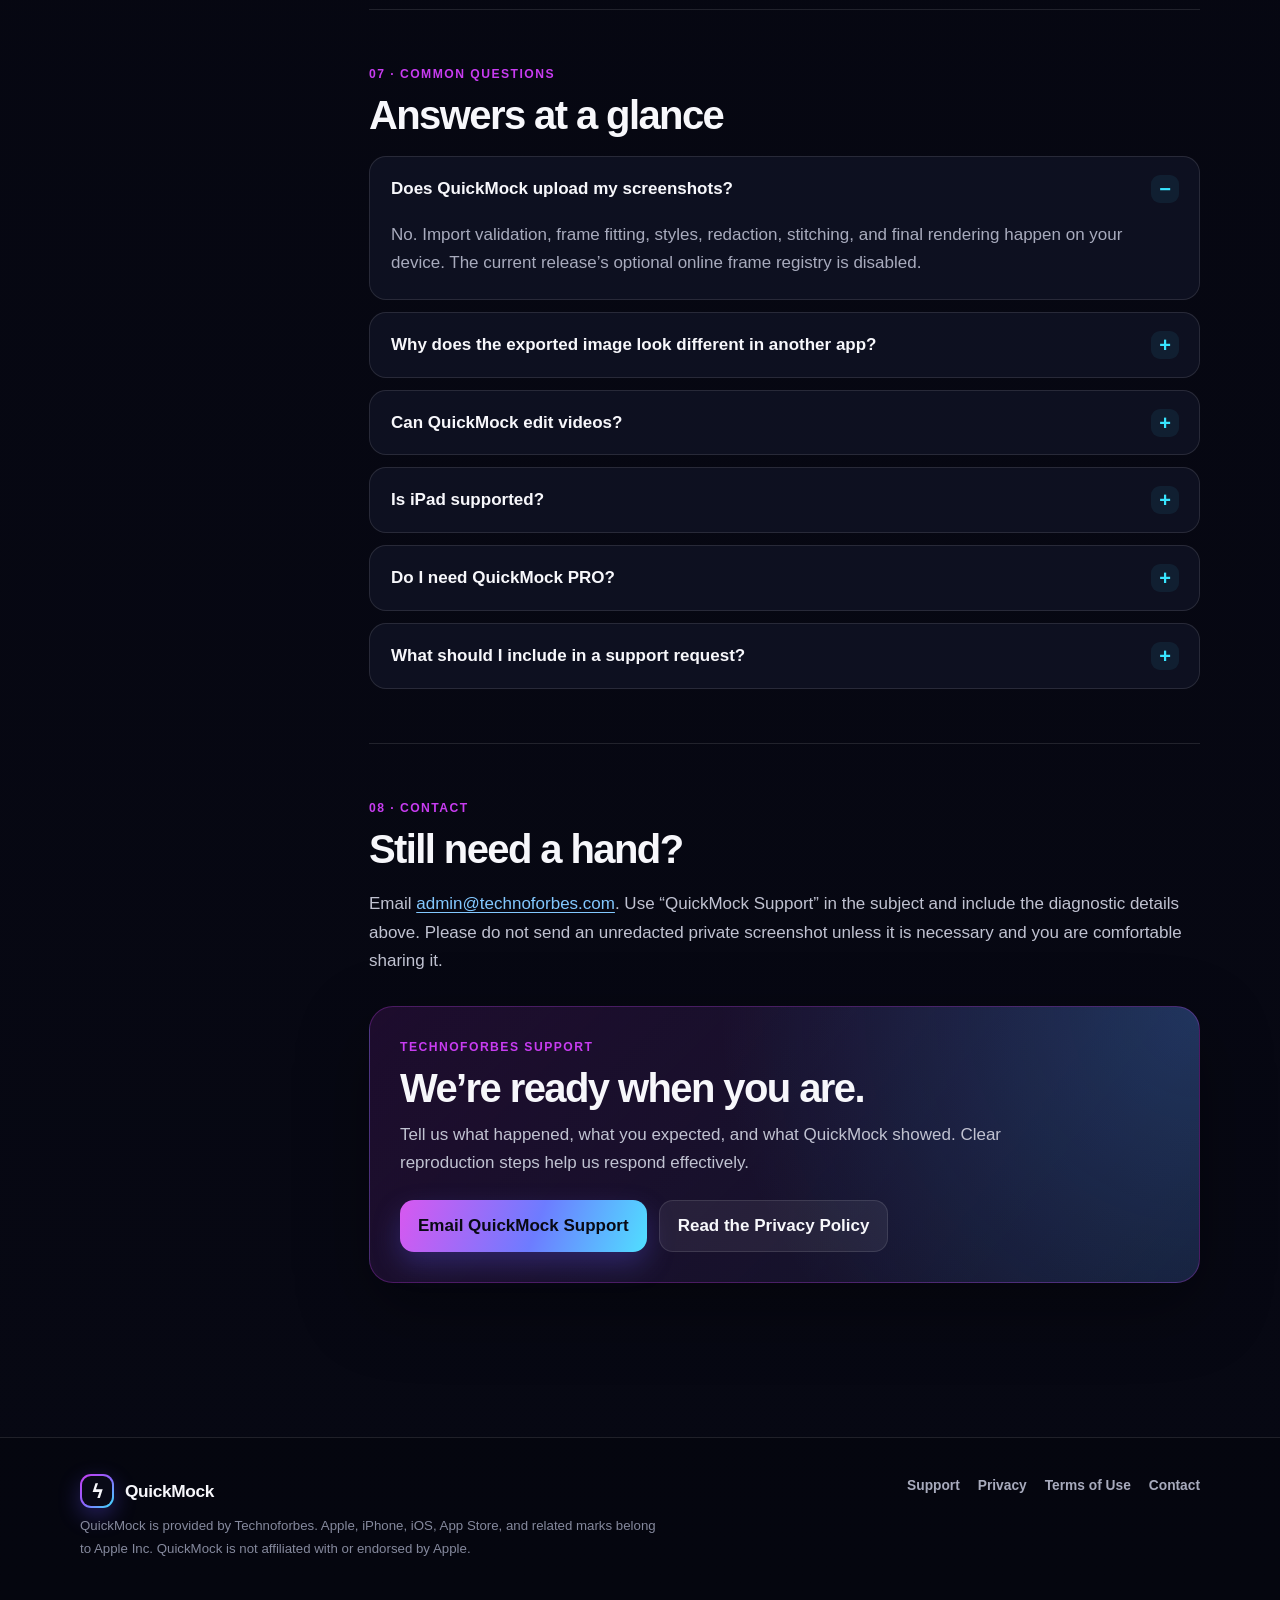
==== commit 65d897a4: "modified" ====
--- a/index.html
+++ b/index.html
@@ -160,7 +160,7 @@
             <span class="section-kicker">06 · Projects and storage</span>
             <h2>Manage Recent Mocks</h2>
             <p>Recent Mocks stores editable projects locally so you can reopen them. Long-press a project and choose Delete, or open the Recent Mocks menu and choose <strong>Delete All</strong>.</p>
-            <p>QuickMock 1.0 keeps up to 100 editable projects and builds its device frames offline. Removing QuickMock and its extensions removes their shared app data according to iOS behavior. QuickMock has no account or server-side image library to clear.</p>
+            <p>QuickMock 1.0 keeps up to 100 editable projects and builds its device frames offline. Removing QuickMock also removes its embedded Share Extension and their shared app data according to iOS behavior. QuickMock has no account or server-side image library to clear.</p>
           </section>
 
           <section id="questions">
@@ -185,11 +185,7 @@
               </details>
               <details>
                 <summary>Do I need QuickMock PRO?</summary>
-                <div class="answer"><p>No. In QuickMock 1.0, all tools, backgrounds, stitching, shadow controls, clean exports, and optional-brand removal are included free. A later update may introduce a different access model; the app and public pages will be updated before that happens.</p></div>
-              </details>
-              <details>
-                <summary>How do I add the Recent Mock widget?</summary>
-                <div class="answer"><p>Long-press an empty area of your Home Screen, tap the add button, search for QuickMock, and add the Recent Mock widget. It shows only the latest flattened preview and opens that mock in the editor.</p></div>
+                <div class="answer"><p>No. In QuickMock 1.0, all tools, backgrounds, stitching, shadow controls, clean exports, and optional-brand removal are included free.</p></div>
               </details>
               <details>
                 <summary>What should I include in a support request?</summary>
